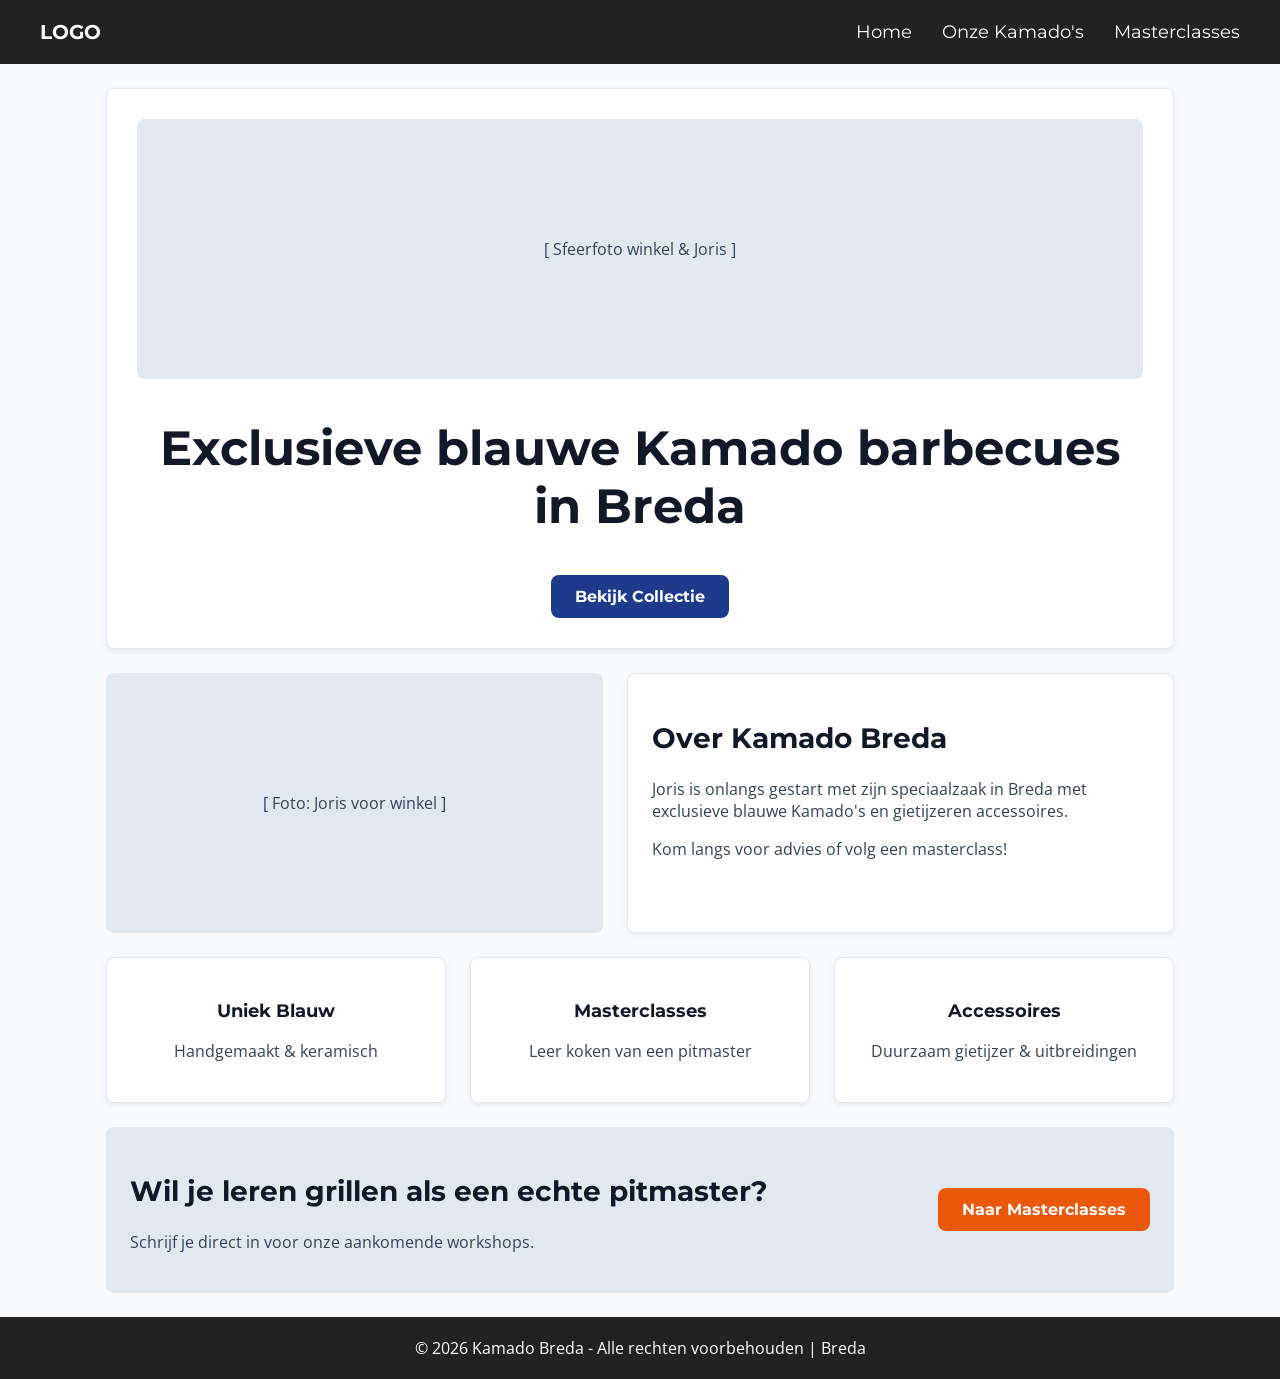
==== index.html @ ae44d0db "Initial commit" ====
<!DOCTYPE html>
<html lang="nl">
<head>
    <meta charset="UTF-8">
    <meta name="viewport" content="width=device-width, initial-scale=1.0">
    <title>Home | Kamado Breda</title>
    <link rel="preconnect" href="https://fonts.googleapis.com">
    <link rel="preconnect" href="https://fonts.gstatic.com" crossorigin>
    <link href="https://fonts.googleapis.com/css2?family=Montserrat:wght@600;700&family=Open+Sans:wght@400;700&display=swap" rel="stylesheet">
    <link rel="stylesheet" href="style.css">
</head>
<body>
    <header class="site-header">
        <a class="logo" href="index.html">LOGO</a>
        <nav class="menu">
            <a href="index.html">Home</a>
            <a href="onze-kamados.html">Onze Kamado's</a>
            <a href="masterclasses.html">Masterclasses</a>
        </nav>
    </header>

    <main>
        <section class="hero">
            <div class="foto-plek">[ Sfeerfoto winkel &amp; Joris ]</div>
            <h1>Exclusieve blauwe Kamado barbecues in Breda</h1>
            <a class="knop" href="onze-kamados.html">Bekijk Collectie</a>
        </section>

        <section class="over">
            <div class="foto-plek">[ Foto: Joris voor winkel ]</div>
            <div class="over-tekst">
                <h2>Over Kamado Breda</h2>
                <p>Joris is onlangs gestart met zijn speciaalzaak in Breda met exclusieve blauwe Kamado's en gietijzeren accessoires.</p>
                <p>Kom langs voor advies of volg een masterclass!</p>
            </div>
        </section>

        <section class="voordelen">
            <div class="kaart">
                <h3>Uniek Blauw</h3>
                <p>Handgemaakt &amp; keramisch</p>
            </div>
            <div class="kaart">
                <h3>Masterclasses</h3>
                <p>Leer koken van een pitmaster</p>
            </div>
            <div class="kaart">
                <h3>Accessoires</h3>
                <p>Duurzaam gietijzer &amp; uitbreidingen</p>
            </div>
        </section>

        <section class="oproep">
            <div>
                <h2>Wil je leren grillen als een echte pitmaster?</h2>
                <p>Schrijf je direct in voor onze aankomende workshops.</p>
            </div>
            <a class="knop oranje" href="masterclasses.html">Naar Masterclasses</a>
        </section>
    </main>

    <footer class="site-footer">
        <p>&copy; 2026 Kamado Breda - Alle rechten voorbehouden | Breda</p>
    </footer>
</body>
</html>
---- style.css ----
* {
    box-sizing: border-box;
}

body {
    margin: 0;
    font-family: 'Open Sans', sans-serif;
    font-size: 16px;
    background-color: #F8FAFC;
    color: #334155;
}

h1,
h2,
h3 {
    font-family: 'Montserrat', sans-serif;
    color: #111827;
}

h1 {
    font-size: 48px;
}

h2 {
    font-size: 28px;
}

h3 {
    font-size: 18px;
}

main {
    max-width: 1100px;
    margin: 0 auto;
    padding: 24px 16px;
}

/* Header */
.site-header {
    display: flex;
    justify-content: space-between;
    align-items: center;
    padding: 20px 40px;
    background-color: #222222;
}

.logo {
    font-family: 'Montserrat', sans-serif;
    font-size: 20px;
    font-weight: bold;
    color: #ffffff;
    text-decoration: none;
}

.menu {
    display: flex;
    gap: 30px;
}

.menu a {
    font-family: 'Montserrat', sans-serif;
    font-size: 18px;
    color: #ffffff;
    text-decoration: none;
}

.menu a:hover {
    color: #EA580C;
}

/* Footer */
.site-footer {
    padding: 20px;
    background-color: #222222;
    color: #ffffff;
    text-align: center;
}

.site-footer p {
    margin: 0;
}

/* Knoppen en foto-plekken */
.knop {
    display: inline-block;
    padding: 12px 24px;
    background-color: #1E3A8A;
    border-radius: 8px;
    font-family: 'Montserrat', sans-serif;
    font-size: 16px;
    font-weight: bold;
    color: #ffffff;
    text-decoration: none;
}

.knop:hover {
    background-color: #111827;
}

.knop.oranje {
    background-color: #EA580C;
}

.knop.oranje:hover {
    background-color: #C2410C;
}

.foto-plek {
    display: flex;
    justify-content: center;
    align-items: center;
    min-height: 120px;
    background-color: #E2E8F0;
    border-radius: 8px;
    text-align: center;
}

/* Hero */
.hero {
    padding: 30px;
    margin-bottom: 24px;
    background-color: #ffffff;
    border: 1px solid #E2E8F0;
    border-radius: 8px;
    box-shadow: 0 2px 6px rgba(0, 0, 0, 0.08);
    text-align: center;
}

.hero .foto-plek {
    min-height: 260px;
    margin-bottom: 24px;
}

/* Over Kamado Breda */
.over {
    display: flex;
    gap: 24px;
    margin-bottom: 24px;
}

.over .foto-plek {
    flex: 1;
    min-height: 260px;
}

.over-tekst {
    flex: 1;
    padding: 24px;
    background-color: #ffffff;
    border: 1px solid #E2E8F0;
    border-radius: 8px;
    box-shadow: 0 2px 6px rgba(0, 0, 0, 0.08);
}

/* Drie kaarten */
.voordelen {
    display: flex;
    gap: 24px;
    margin-bottom: 24px;
}

.kaart {
    flex: 1;
    padding: 24px;
    background-color: #ffffff;
    border: 1px solid #E2E8F0;
    border-radius: 8px;
    box-shadow: 0 2px 6px rgba(0, 0, 0, 0.08);
    text-align: center;
}

/* Oproep naar masterclasses */
.oproep {
    display: flex;
    justify-content: space-between;
    align-items: center;
    gap: 24px;
    padding: 24px;
    background-color: #E2E8F0;
    border-radius: 8px;
}

/* Kleine schermen */
@media (max-width: 700px) {
    body {
        font-size: 15px;
    }

    h1 {
        font-size: 30px;
    }

    h2 {
        font-size: 22px;
    }

    h3,
    .logo,
    .menu a {
        font-size: 16px;
    }

    .site-header {
        flex-direction: column;
        gap: 12px;
        padding: 16px;
    }

    .menu {
        gap: 16px;
    }

    .over,
    .voordelen,
    .oproep {
        flex-direction: column;
    }
}
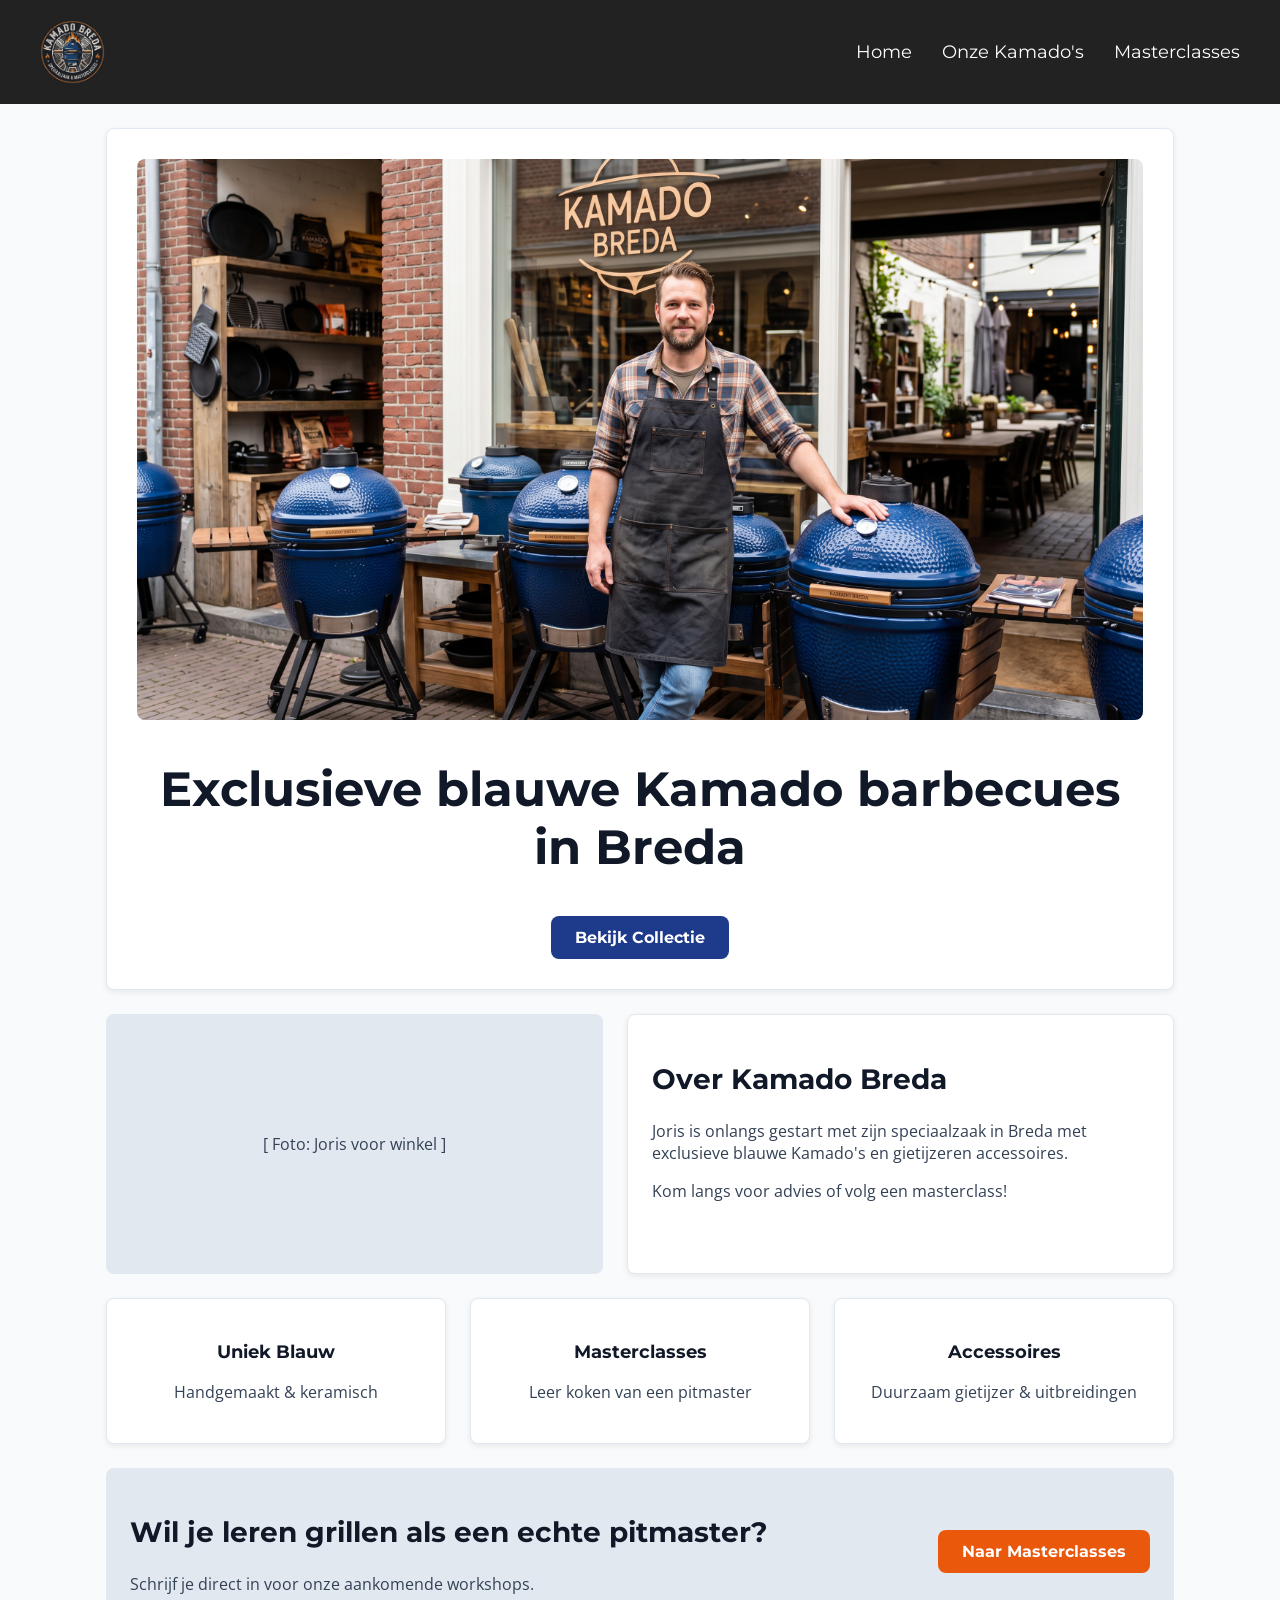
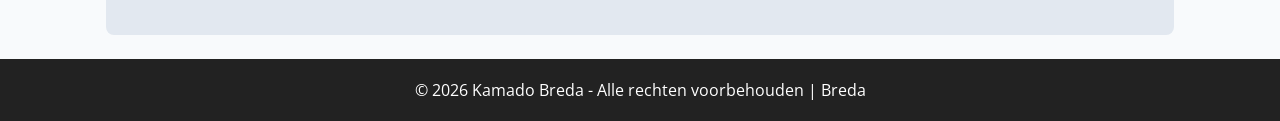
==== commit 5137257a: "Logo en sfeerfoto toegevoegd" ====
--- a/index.html
+++ b/index.html
@@ -11,7 +11,7 @@
 </head>
 <body>
     <header class="site-header">
-        <a class="logo" href="index.html">LOGO</a>
+        <a class="logo" href="index.html"><img src="img/logo.png" alt="Kamado Breda logo"></a>
         <nav class="menu">
             <a href="index.html">Home</a>
             <a href="onze-kamados.html">Onze Kamado's</a>
@@ -21,7 +21,7 @@
 
     <main>
         <section class="hero">
-            <div class="foto-plek">[ Sfeerfoto winkel &amp; Joris ]</div>
+            <img class="hero-foto" src="img/sfeerfoto.jpeg" alt="Joris voor zijn winkel Kamado Breda">
             <h1>Exclusieve blauwe Kamado barbecues in Breda</h1>
             <a class="knop" href="onze-kamados.html">Bekijk Collectie</a>
         </section>
--- a/style.css
+++ b/style.css
@@ -52,6 +52,12 @@
     text-decoration: none;
 }
 
+.logo img {
+    display: block;
+    height: 64px;
+    width: auto;
+}
+
 .menu {
     display: flex;
     gap: 30px;
@@ -131,6 +137,13 @@
     margin-bottom: 24px;
 }
 
+.hero-foto {
+    display: block;
+    width: 100%;
+    margin-bottom: 24px;
+    border-radius: 8px;
+}
+
 /* Over Kamado Breda */
 .over {
     display: flex;
@@ -206,6 +219,10 @@
         padding: 16px;
     }
 
+    .logo img {
+        height: 52px;
+    }
+
     .menu {
         gap: 16px;
     }
